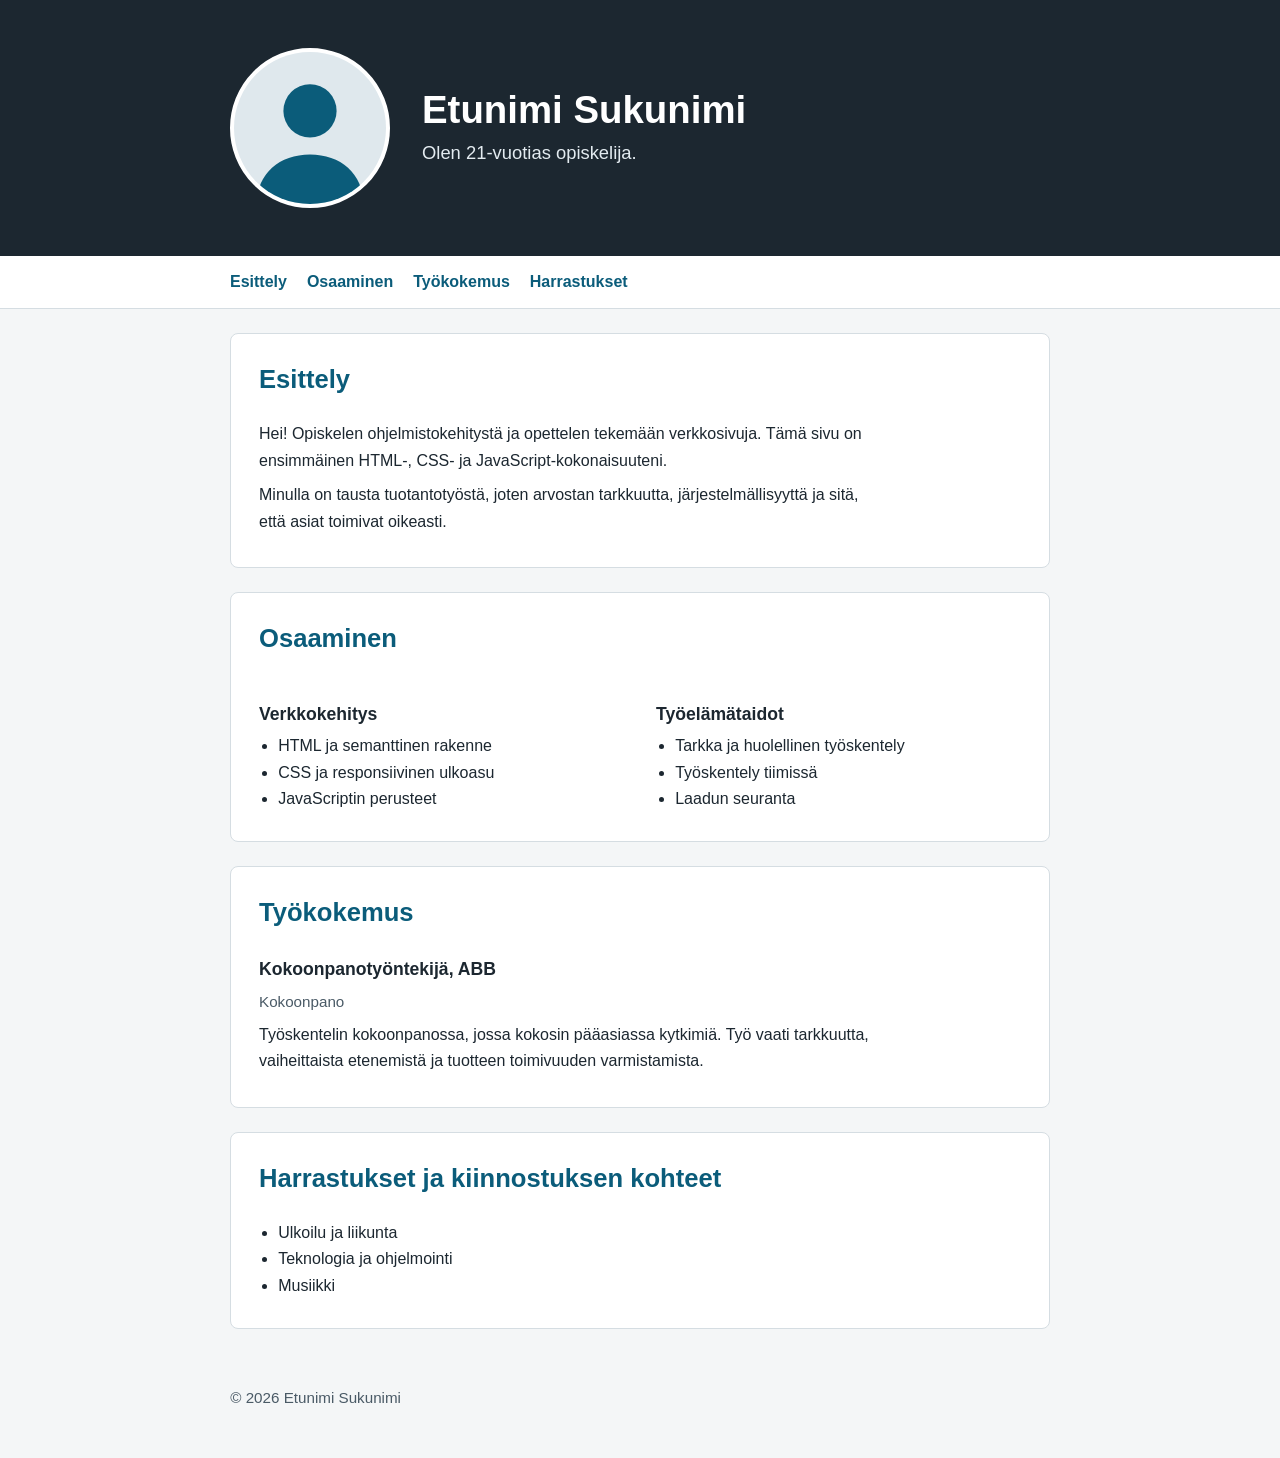
==== index.html @ 9f580d8c "Refactor index.html structure and styles" ====
<!DOCTYPE html>
<html lang="fi">
<head>
  <meta charset="UTF-8">
  <meta name="viewport" content="width=device-width, initial-scale=1">
  <title>Etunimi Sukunimi – Portfolio</title>
  <meta name="description" content="Etunimi Sukunimin henkilökohtainen portfolio: esittely, osaaminen, työkokemus ja harrastukset.">
  <style>
    :root {
      --bg: #f4f6f7;
      --surface: #ffffff;
      --ink: #1c2730;
      --muted: #4a5a66;
      --accent: #0b5c7a;
      --line: #d5dde2;
    }
    * { box-sizing: border-box; }
    body {
      margin: 0;
      font-family: "Segoe UI", Roboto, Helvetica, Arial, sans-serif;
      line-height: 1.65;
      color: var(--ink);
      background: var(--bg);
    }
    a { color: var(--accent); }
    a:focus-visible { outline: 3px solid var(--accent); outline-offset: 2px; }
    .wrap { max-width: 860px; margin: 0 auto; padding: 0 1.25rem; }

    header { background: var(--ink); color: #fff; padding: 3rem 0; }
    header .wrap { display: flex; align-items: center; gap: 2rem; }
    header img { width: 160px; height: 160px; border-radius: 50%; border: 4px solid #fff; flex-shrink: 0; background: #fff; }
    h1 { margin: 0 0 .4rem; font-size: 2.4rem; line-height: 1.15; }
    .lead { margin: 0; font-size: 1.15rem; color: #e3ebf0; }

    nav { background: var(--surface); border-bottom: 1px solid var(--line); }
    nav ul { list-style: none; margin: 0; padding: .8rem 1.25rem; display: flex; flex-wrap: wrap; gap: 1.25rem; max-width: 860px; margin: 0 auto; }
    nav a { text-decoration: none; font-weight: 600; }
    nav a:hover { text-decoration: underline; }

    main { padding: 1rem 0 2rem; }
    section { background: var(--surface); border: 1px solid var(--line); border-radius: 8px; padding: 1.5rem 1.75rem; margin: 1.5rem 0; }
    h2 { margin-top: 0; color: var(--accent); font-size: 1.6rem; }
    h3 { margin: 1.2rem 0 .3rem; font-size: 1.1rem; }
    p { margin: .5rem 0; max-width: 70ch; }
    .meta { color: var(--muted); font-size: .95rem; margin: 0; }

    .skills { display: grid; grid-template-columns: repeat(auto-fit, minmax(230px, 1fr)); gap: 1rem 2rem; }
    ul.plain { margin: .3rem 0; padding-left: 1.2rem; }

    footer { text-align: center; color: var(--muted); padding: 1.5rem 1.25rem 2.5rem; font-size: .95rem; }

    @media (max-width: 640px) {
      header .wrap { flex-direction: column; text-align: center; }
      h1 { font-size: 1.9rem; }
      section { padding: 1.25rem; }
    }
  </style>
</head>
<body>
  <header>
    <div class="wrap">
      <!-- Vaihda src omaan kuvaasi, esim. src="kuva.jpg", ja päivitä alt-teksti -->
      <img
        src="data:image/svg+xml;utf8,%3Csvg xmlns='http://www.w3.org/2000/svg' viewBox='0 0 160 160'%3E%3Crect width='160' height='160' fill='%23dfe8ed'/%3E%3Ccircle cx='80' cy='62' r='28' fill='%230b5c7a'/%3E%3Cpath d='M24 160c0-32 24-52 56-52s56 20 56 52z' fill='%230b5c7a'/%3E%3C/svg%3E"
        alt="Profiilikuva: hahmokuvake sinisellä taustalla">
      <div>
        <h1>Etunimi Sukunimi</h1>
        <p class="lead" id="intro">Olen <span id="age">–</span>-vuotias opiskelija.</p>
      </div>
    </div>
  </header>

  <nav aria-label="Sivun osiot">
    <ul>
      <li><a href="#esittely">Esittely</a></li>
      <li><a href="#osaaminen">Osaaminen</a></li>
      <li><a href="#kokemus">Työkokemus</a></li>
      <li><a href="#harrastukset">Harrastukset</a></li>
    </ul>
  </nav>

  <main class="wrap">
    <section id="esittely">
      <h2>Esittely</h2>
      <p>Hei! Opiskelen ohjelmistokehitystä ja opettelen tekemään verkkosivuja. Tämä sivu on ensimmäinen HTML-, CSS- ja JavaScript-kokonaisuuteni.</p>
      <p>Minulla on tausta tuotantotyöstä, joten arvostan tarkkuutta, järjestelmällisyyttä ja sitä, että asiat toimivat oikeasti.</p>
    </section>

    <section id="osaaminen">
      <h2>Osaaminen</h2>
      <div class="skills">
        <div>
          <h3>Verkkokehitys</h3>
          <ul class="plain">
            <li>HTML ja semanttinen rakenne</li>
            <li>CSS ja responsiivinen ulkoasu</li>
            <li>JavaScriptin perusteet</li>
          </ul>
        </div>
        <div>
          <h3>Työelämätaidot</h3>
          <ul class="plain">
            <li>Tarkka ja huolellinen työskentely</li>
            <li>Työskentely tiimissä</li>
            <li>Laadun seuranta</li>
          </ul>
        </div>
      </div>
    </section>

    <section id="kokemus">
      <h2>Työkokemus</h2>
      <h3>Kokoonpanotyöntekijä, ABB</h3>
      <p class="meta">Kokoonpano</p>
      <p>Työskentelin kokoonpanossa, jossa kokosin pääasiassa kytkimiä. Työ vaati tarkkuutta, vaiheittaista etenemistä ja tuotteen toimivuuden varmistamista.</p>
    </section>

    <section id="harrastukset">
      <h2>Harrastukset ja kiinnostuksen kohteet</h2>
      <ul class="plain">
        <li>Ulkoilu ja liikunta</li>
        <li>Teknologia ja ohjelmointi</li>
        <li>Musiikki</li>
      </ul>
    </section>
  </main>

  <footer>
    <p>&copy; <span id="year">2026</span> Etunimi Sukunimi</p>
  </footer>

  <script>
    const syntymapaiva = new Date(2004, 12, 23);

    function laskeIka(syntynyt) {
      const nyt = new Date();
      let ika = nyt.getFullYear() - syntynyt.getFullYear();
      const eiVielaSyntymapaivaa =
        nyt.getMonth() < syntynyt.getMonth() ||
        (nyt.getMonth() === syntynyt.getMonth() && nyt.getDate() < syntynyt.getDate());
      if (eiVielaSyntymapaivaa) ika--;
      return ika;
    }

    document.getElementById("age").textContent = laskeIka(syntymapaiva);
    document.getElementById("year").textContent = new Date().getFullYear();
  </script>
</body>
</html>
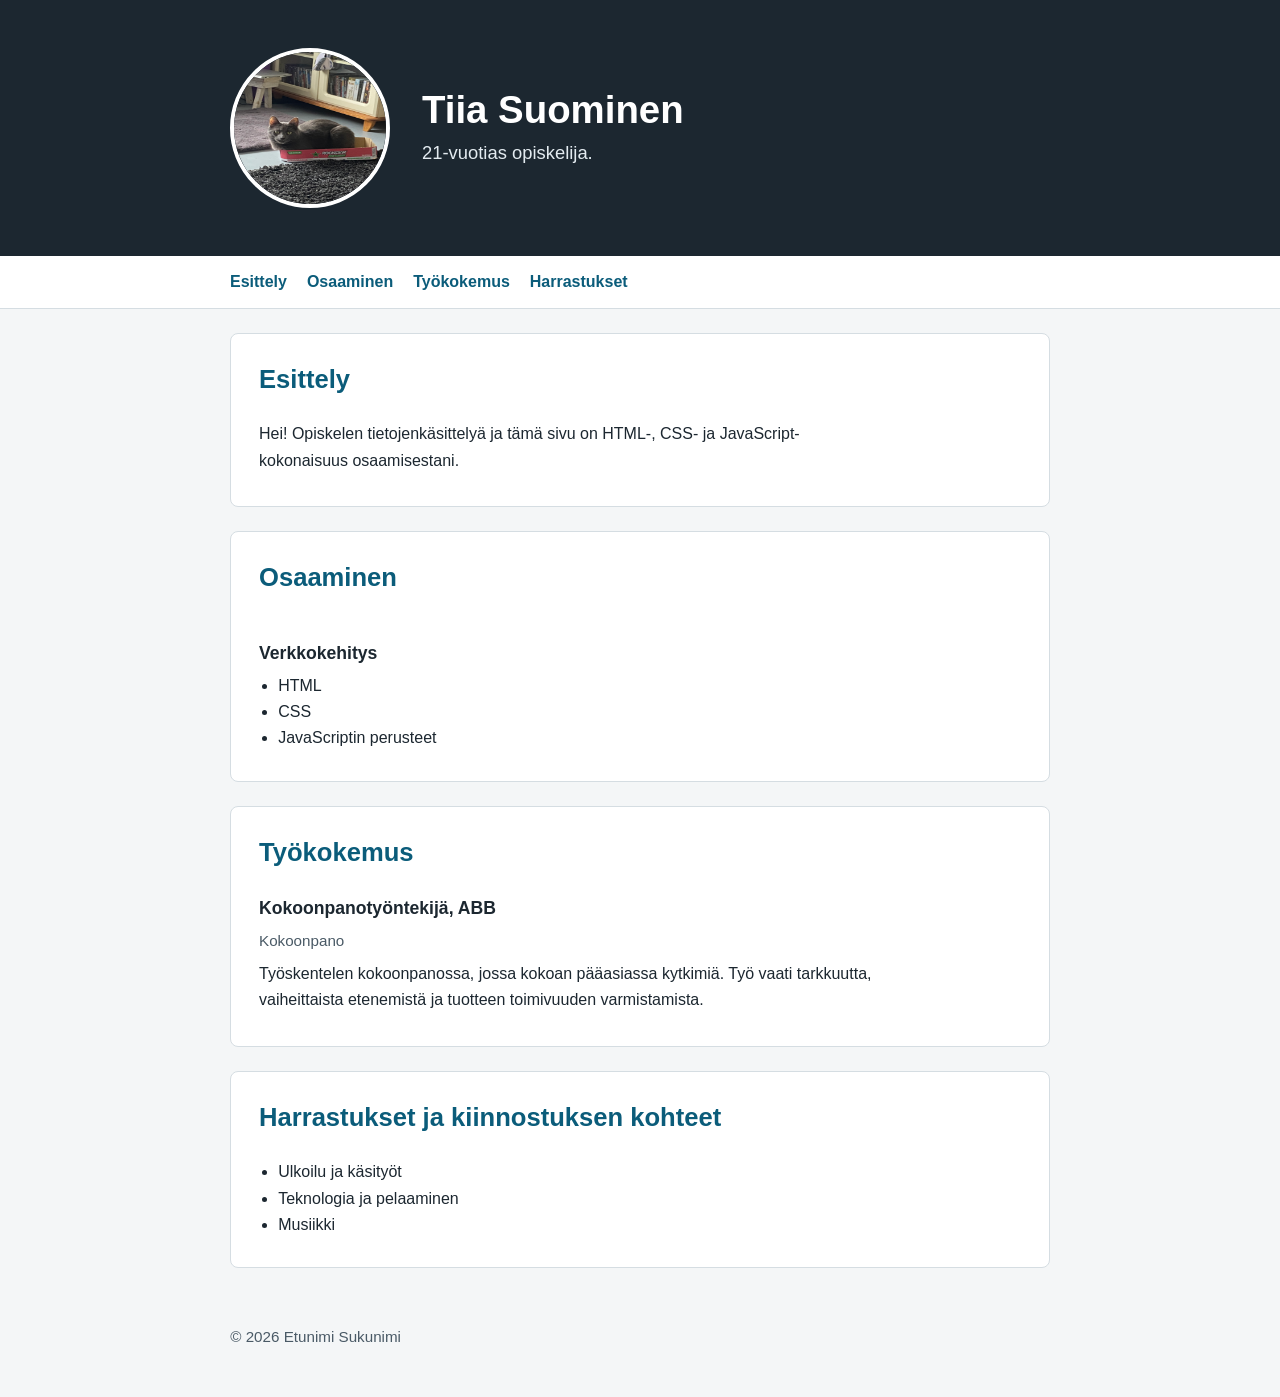
==== commit b890ba00: "Update personal information in index.html" ====
--- a/index.html
+++ b/index.html
@@ -3,7 +3,7 @@
 <head>
   <meta charset="UTF-8">
   <meta name="viewport" content="width=device-width, initial-scale=1">
-  <title>Etunimi Sukunimi – Portfolio</title>
+  <title>Tiia Suominen – Portfolio</title>
   <meta name="description" content="Etunimi Sukunimin henkilökohtainen portfolio: esittely, osaaminen, työkokemus ja harrastukset.">
   <style>
     :root {
@@ -59,13 +59,10 @@
 <body>
   <header>
     <div class="wrap">
-      <!-- Vaihda src omaan kuvaasi, esim. src="kuva.jpg", ja päivitä alt-teksti -->
-      <img
-        src="data:image/svg+xml;utf8,%3Csvg xmlns='http://www.w3.org/2000/svg' viewBox='0 0 160 160'%3E%3Crect width='160' height='160' fill='%23dfe8ed'/%3E%3Ccircle cx='80' cy='62' r='28' fill='%230b5c7a'/%3E%3Cpath d='M24 160c0-32 24-52 56-52s56 20 56 52z' fill='%230b5c7a'/%3E%3C/svg%3E"
-        alt="Profiilikuva: hahmokuvake sinisellä taustalla">
+      <img src="IMG_4287.jpg" alt="Kuvassa kissa">
       <div>
-        <h1>Etunimi Sukunimi</h1>
-        <p class="lead" id="intro">Olen <span id="age">–</span>-vuotias opiskelija.</p>
+        <h1>Tiia Suominen</h1>
+        <p class="lead" id="intro"><span id="age">–</span>-vuotias opiskelija.</p>
       </div>
     </div>
   </header>
@@ -82,8 +79,7 @@
   <main class="wrap">
     <section id="esittely">
       <h2>Esittely</h2>
-      <p>Hei! Opiskelen ohjelmistokehitystä ja opettelen tekemään verkkosivuja. Tämä sivu on ensimmäinen HTML-, CSS- ja JavaScript-kokonaisuuteni.</p>
-      <p>Minulla on tausta tuotantotyöstä, joten arvostan tarkkuutta, järjestelmällisyyttä ja sitä, että asiat toimivat oikeasti.</p>
+      <p>Hei! Opiskelen tietojenkäsittelyä ja tämä sivu on HTML-, CSS- ja JavaScript-kokonaisuus osaamisestani.</p>
     </section>
 
     <section id="osaaminen">
@@ -92,34 +88,25 @@
         <div>
           <h3>Verkkokehitys</h3>
           <ul class="plain">
-            <li>HTML ja semanttinen rakenne</li>
-            <li>CSS ja responsiivinen ulkoasu</li>
+            <li>HTML</li>
+            <li>CSS</li>
             <li>JavaScriptin perusteet</li>
           </ul>
         </div>
-        <div>
-          <h3>Työelämätaidot</h3>
-          <ul class="plain">
-            <li>Tarkka ja huolellinen työskentely</li>
-            <li>Työskentely tiimissä</li>
-            <li>Laadun seuranta</li>
-          </ul>
-        </div>
-      </div>
     </section>
 
     <section id="kokemus">
       <h2>Työkokemus</h2>
       <h3>Kokoonpanotyöntekijä, ABB</h3>
       <p class="meta">Kokoonpano</p>
-      <p>Työskentelin kokoonpanossa, jossa kokosin pääasiassa kytkimiä. Työ vaati tarkkuutta, vaiheittaista etenemistä ja tuotteen toimivuuden varmistamista.</p>
+      <p>Työskentelen kokoonpanossa, jossa kokoan pääasiassa kytkimiä. Työ vaati tarkkuutta, vaiheittaista etenemistä ja tuotteen toimivuuden varmistamista.</p>
     </section>
 
     <section id="harrastukset">
       <h2>Harrastukset ja kiinnostuksen kohteet</h2>
       <ul class="plain">
-        <li>Ulkoilu ja liikunta</li>
-        <li>Teknologia ja ohjelmointi</li>
+        <li>Ulkoilu ja käsityöt</li>
+        <li>Teknologia ja pelaaminen</li>
         <li>Musiikki</li>
       </ul>
     </section>
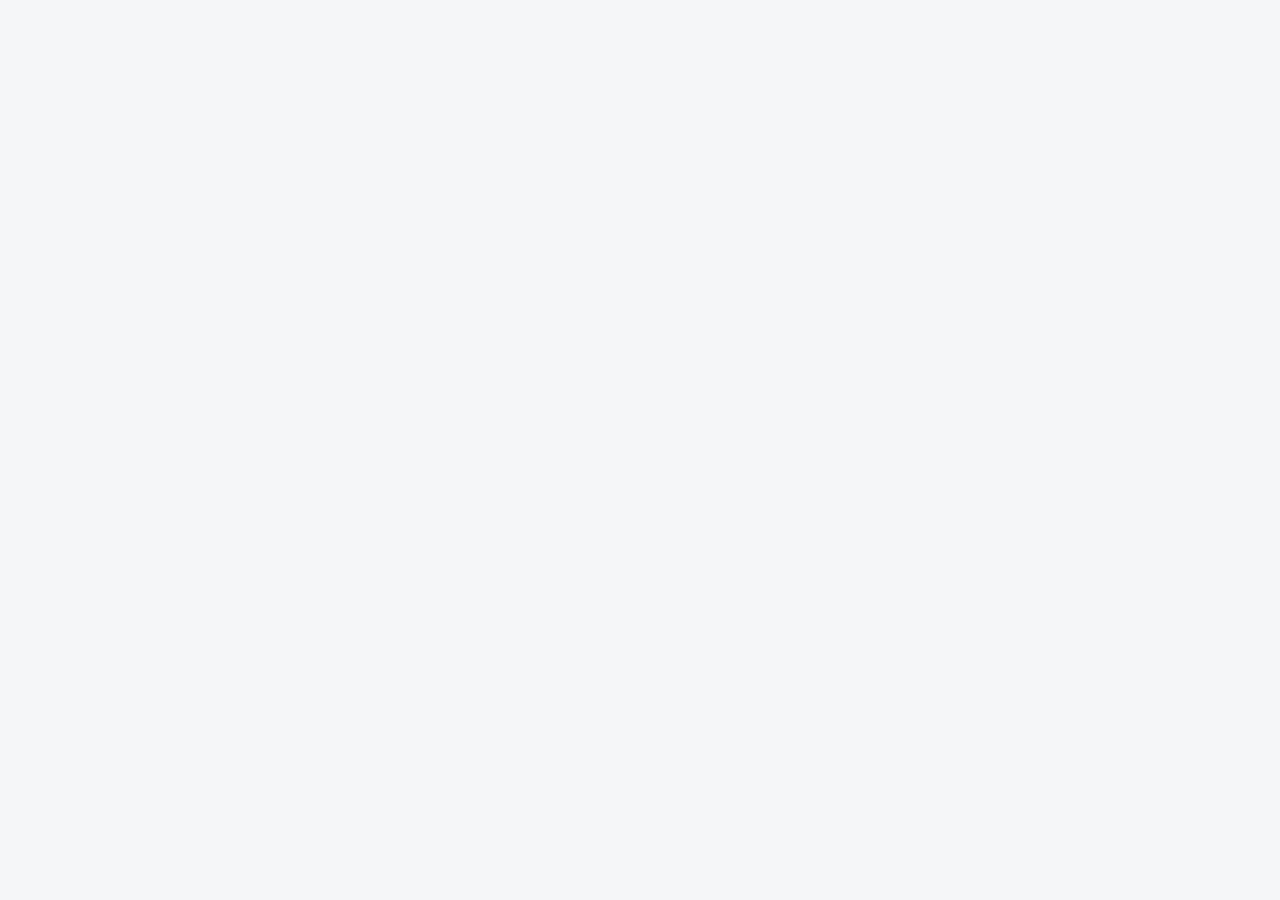
==== commit 51347512: "Fiksailua" ====
--- a/index.html
+++ b/index.html
@@ -4,7 +4,7 @@
   <meta charset="UTF-8">
   <meta name="viewport" content="width=device-width, initial-scale=1">
   <title>Tiia Suominen – Portfolio</title>
-  <meta name="description" content="Etunimi Sukunimin henkilökohtainen portfolio: esittely, osaaminen, työkokemus ja harrastukset.">
+  <meta name="description" content="Tiia Suomisen henkilökohtainen portfolio: esittely, osaaminen, työkokemus ja harrastukset.">
   <style>
     :root {
       --bg: #f4f6f7;
@@ -28,7 +28,7 @@
 
     header { background: var(--ink); color: #fff; padding: 3rem 0; }
     header .wrap { display: flex; align-items: center; gap: 2rem; }
-    header img { width: 160px; height: 160px; border-radius: 50%; border: 4px solid #fff; flex-shrink: 0; background: #fff; }
+    header img { width: 160px; height: 160px; border-radius: 50%; border: 4px solid #fff; flex-shrink: 0; background: #fff; object-fit: cover; }
     h1 { margin: 0 0 .4rem; font-size: 2.4rem; line-height: 1.15; }
     .lead { margin: 0; font-size: 1.15rem; color: #e3ebf0; }
 
@@ -41,96 +41,5 @@
     section { background: var(--surface); border: 1px solid var(--line); border-radius: 8px; padding: 1.5rem 1.75rem; margin: 1.5rem 0; }
     h2 { margin-top: 0; color: var(--accent); font-size: 1.6rem; }
     h3 { margin: 1.2rem 0 .3rem; font-size: 1.1rem; }
-    p { margin: .5rem 0; max-width: 70ch; }
-    .meta { color: var(--muted); font-size: .95rem; margin: 0; }
-
-    .skills { display: grid; grid-template-columns: repeat(auto-fit, minmax(230px, 1fr)); gap: 1rem 2rem; }
-    ul.plain { margin: .3rem 0; padding-left: 1.2rem; }
-
-    footer { text-align: center; color: var(--muted); padding: 1.5rem 1.25rem 2.5rem; font-size: .95rem; }
-
-    @media (max-width: 640px) {
-      header .wrap { flex-direction: column; text-align: center; }
-      h1 { font-size: 1.9rem; }
-      section { padding: 1.25rem; }
-    }
-  </style>
-</head>
-<body>
-  <header>
-    <div class="wrap">
-      <img src="IMG_4287.jpg" alt="Kuvassa kissa">
-      <div>
-        <h1>Tiia Suominen</h1>
-        <p class="lead" id="intro"><span id="age">–</span>-vuotias opiskelija.</p>
-      </div>
-    </div>
-  </header>
-
-  <nav aria-label="Sivun osiot">
-    <ul>
-      <li><a href="#esittely">Esittely</a></li>
-      <li><a href="#osaaminen">Osaaminen</a></li>
-      <li><a href="#kokemus">Työkokemus</a></li>
-      <li><a href="#harrastukset">Harrastukset</a></li>
-    </ul>
-  </nav>
-
-  <main class="wrap">
-    <section id="esittely">
-      <h2>Esittely</h2>
-      <p>Hei! Opiskelen tietojenkäsittelyä ja tämä sivu on HTML-, CSS- ja JavaScript-kokonaisuus osaamisestani.</p>
-    </section>
-
-    <section id="osaaminen">
-      <h2>Osaaminen</h2>
-      <div class="skills">
-        <div>
-          <h3>Verkkokehitys</h3>
-          <ul class="plain">
-            <li>HTML</li>
-            <li>CSS</li>
-            <li>JavaScriptin perusteet</li>
-          </ul>
-        </div>
-    </section>
-
-    <section id="kokemus">
-      <h2>Työkokemus</h2>
-      <h3>Kokoonpanotyöntekijä, ABB</h3>
-      <p class="meta">Kokoonpano</p>
-      <p>Työskentelen kokoonpanossa, jossa kokoan pääasiassa kytkimiä. Työ vaati tarkkuutta, vaiheittaista etenemistä ja tuotteen toimivuuden varmistamista.</p>
-    </section>
-
-    <section id="harrastukset">
-      <h2>Harrastukset ja kiinnostuksen kohteet</h2>
-      <ul class="plain">
-        <li>Ulkoilu ja käsityöt</li>
-        <li>Teknologia ja pelaaminen</li>
-        <li>Musiikki</li>
-      </ul>
-    </section>
-  </main>
-
-  <footer>
-    <p>&copy; <span id="year">2026</span> Etunimi Sukunimi</p>
-  </footer>
-
-  <script>
-    const syntymapaiva = new Date(2004, 12, 23);
-
-    function laskeIka(syntynyt) {
-      const nyt = new Date();
-      let ika = nyt.getFullYear() - syntynyt.getFullYear();
-      const eiVielaSyntymapaivaa =
-        nyt.getMonth() < syntynyt.getMonth() ||
-        (nyt.getMonth() === syntynyt.getMonth() && nyt.getDate() < syntynyt.getDate());
-      if (eiVielaSyntymapaivaa) ika--;
-      return ika;
-    }
-
-    document.getElementById("age").textContent = laskeIka(syntymapaiva);
-    document.getElementById("year").textContent = new Date().getFullYear();
-  </script>
-</body>
-</html>
+    section h2 + h3 { margin-top: 0; }
+    p { margin: .5rem 0;
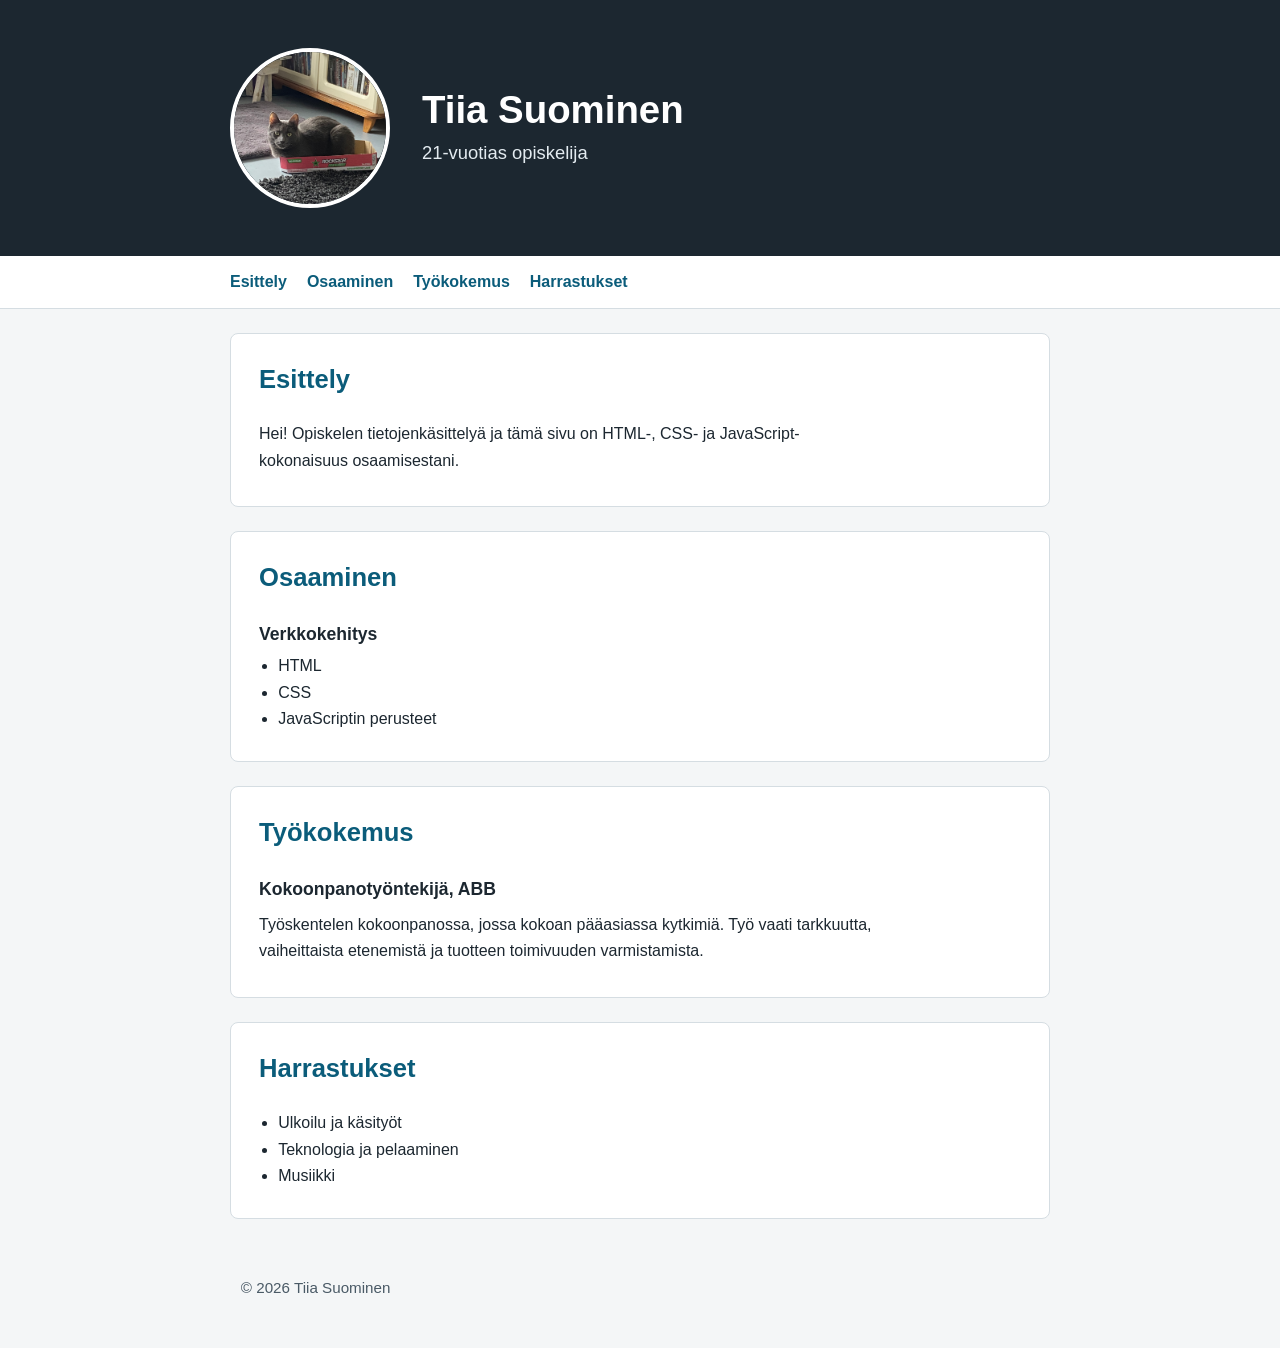
==== commit 525bad65: "Enhance styling and structure in index.html" ====
--- a/index.html
+++ b/index.html
@@ -42,4 +42,98 @@
     h2 { margin-top: 0; color: var(--accent); font-size: 1.6rem; }
     h3 { margin: 1.2rem 0 .3rem; font-size: 1.1rem; }
     section h2 + h3 { margin-top: 0; }
-    p { margin: .5rem 0;
+    p { margin: .5rem 0; max-width: 70ch; }
+    .meta { color: var(--muted); font-size: .95rem; margin: 0; }
+
+    .skills { display: grid; grid-template-columns: repeat(auto-fit, minmax(230px, 1fr)); gap: 1rem 2rem; }
+    .skills h3 { margin-top: 0; }
+    ul.plain { margin: .3rem 0; padding-left: 1.2rem; }
+
+    footer { text-align: center; color: var(--muted); padding: 1.5rem 1.25rem 2.5rem; font-size: .95rem; }
+
+    @media (max-width: 640px) {
+      header .wrap { flex-direction: column; text-align: center; }
+      h1 { font-size: 1.9rem; }
+      section { padding: 1.25rem; }
+    }
+  </style>
+</head>
+<body>
+  <header>
+    <div class="wrap">
+      <img src="IMG_4287.jpg" alt="Kuvassa kissa">
+      <div>
+        <h1>Tiia Suominen</h1>
+        <p class="lead" id="intro"><span id="age">–</span>-vuotias opiskelija</p>
+      </div>
+    </div>
+  </header>
+
+  <nav aria-label="Sivun osiot">
+    <ul>
+      <li><a href="#esittely">Esittely</a></li>
+      <li><a href="#osaaminen">Osaaminen</a></li>
+      <li><a href="#kokemus">Työkokemus</a></li>
+      <li><a href="#harrastukset">Harrastukset</a></li>
+    </ul>
+  </nav>
+
+  <main class="wrap">
+    <section id="esittely">
+      <h2>Esittely</h2>
+      <p>Hei! Opiskelen tietojenkäsittelyä ja tämä sivu on HTML-, CSS- ja JavaScript-kokonaisuus osaamisestani.</p>
+    </section>
+
+    <section id="osaaminen">
+      <h2>Osaaminen</h2>
+      <div class="skills">
+        <div>
+          <h3>Verkkokehitys</h3>
+          <ul class="plain">
+            <li>HTML</li>
+            <li>CSS</li>
+            <li>JavaScriptin perusteet</li>
+          </ul>
+        </div>
+      </div>
+    </section>
+
+    <section id="kokemus">
+      <h2>Työkokemus</h2>
+      <h3>Kokoonpanotyöntekijä, ABB</h3>
+      <p>Työskentelen kokoonpanossa, jossa kokoan pääasiassa kytkimiä. Työ vaati tarkkuutta, vaiheittaista etenemistä ja tuotteen toimivuuden varmistamista.</p>
+    </section>
+
+    <section id="harrastukset">
+      <h2>Harrastukset</h2>
+      <ul class="plain">
+        <li>Ulkoilu ja käsityöt</li>
+        <li>Teknologia ja pelaaminen</li>
+        <li>Musiikki</li>
+      </ul>
+    </section>
+  </main>
+
+  <footer>
+    <p>&copy; <span id="year">2026</span> Tiia Suominen</p>
+  </footer>
+
+  <script>
+    // Kuukausi on 0–11 (tammikuu = 0, joulukuu = 11)
+    const syntymapaiva = new Date(2004, 11, 23);
+
+    function laskeIka(syntynyt) {
+      const nyt = new Date();
+      let ika = nyt.getFullYear() - syntynyt.getFullYear();
+      const eiVielaSyntymapaivaa =
+        nyt.getMonth() < syntynyt.getMonth() ||
+        (nyt.getMonth() === syntynyt.getMonth() && nyt.getDate() < syntynyt.getDate());
+      if (eiVielaSyntymapaivaa) ika--;
+      return ika;
+    }
+
+    document.getElementById("age").textContent = laskeIka(syntymapaiva);
+    document.getElementById("year").textContent = new Date().getFullYear();
+  </script>
+</body>
+</html>
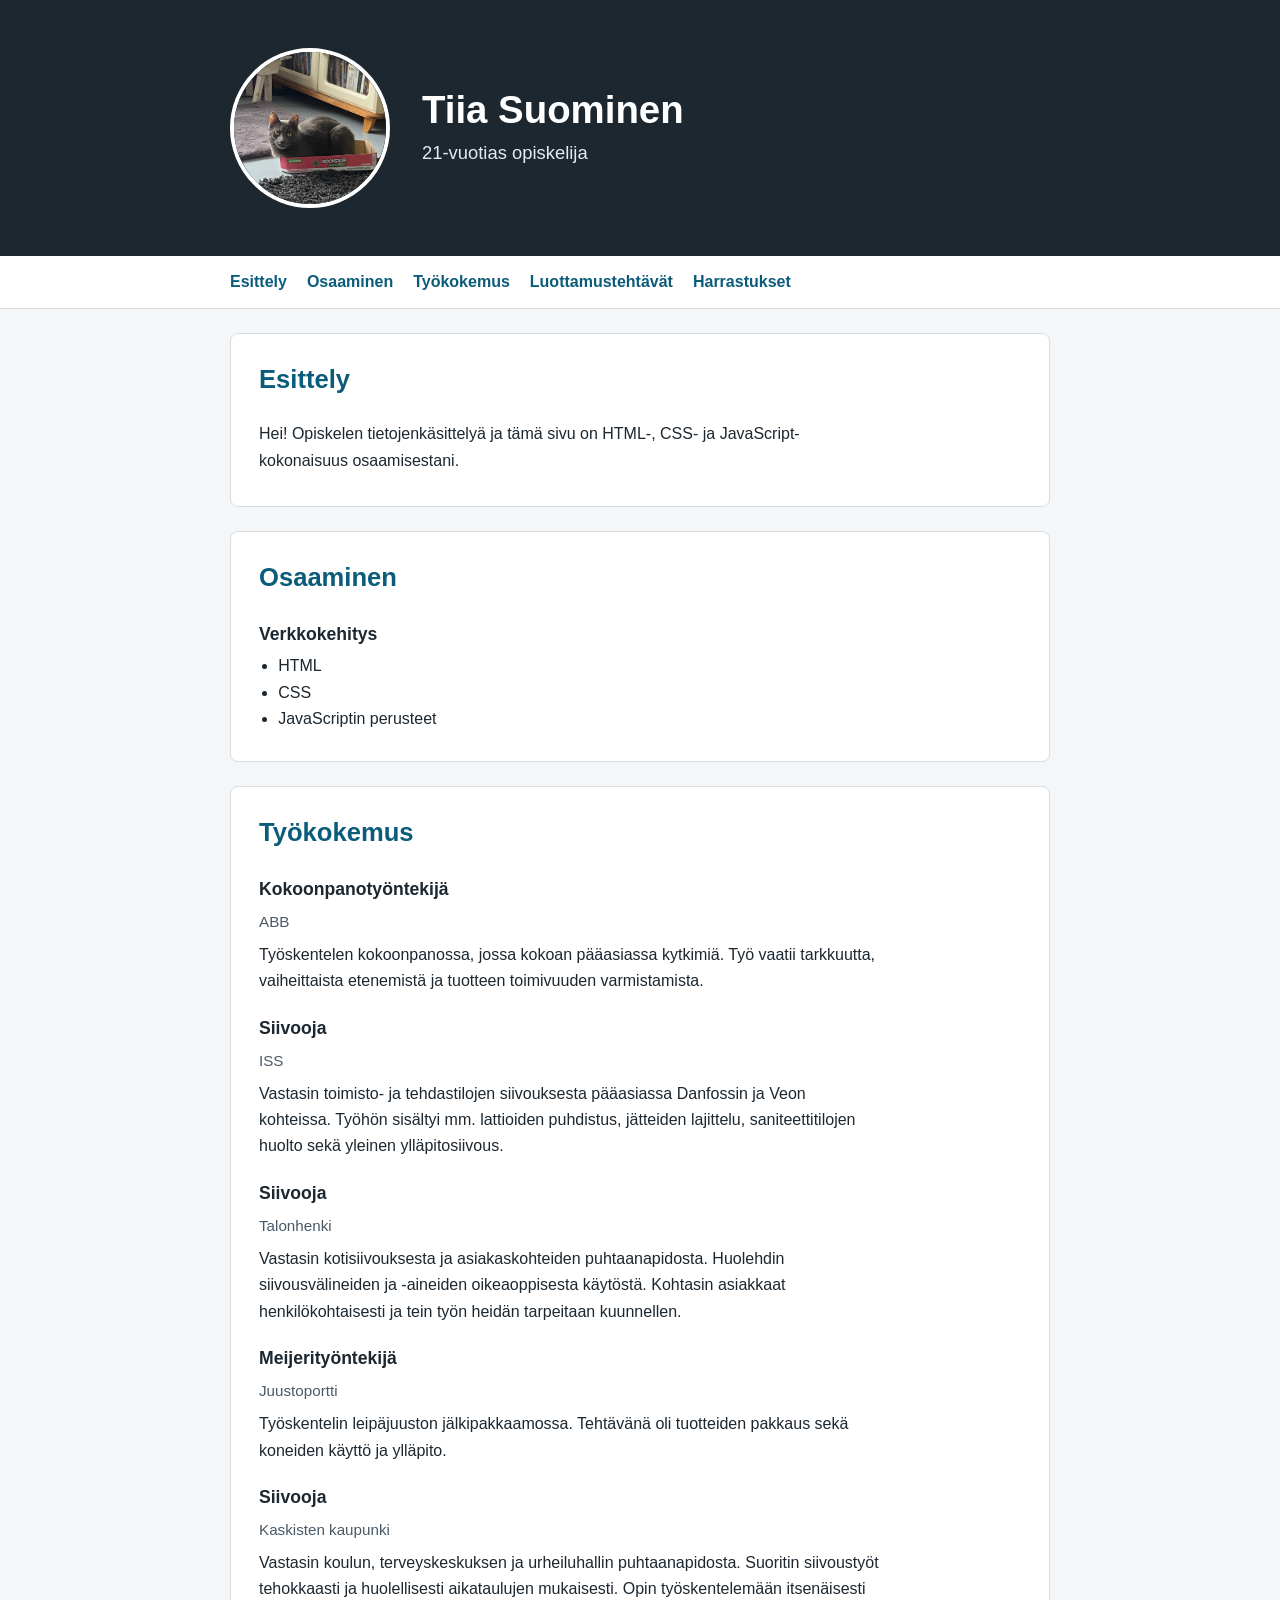
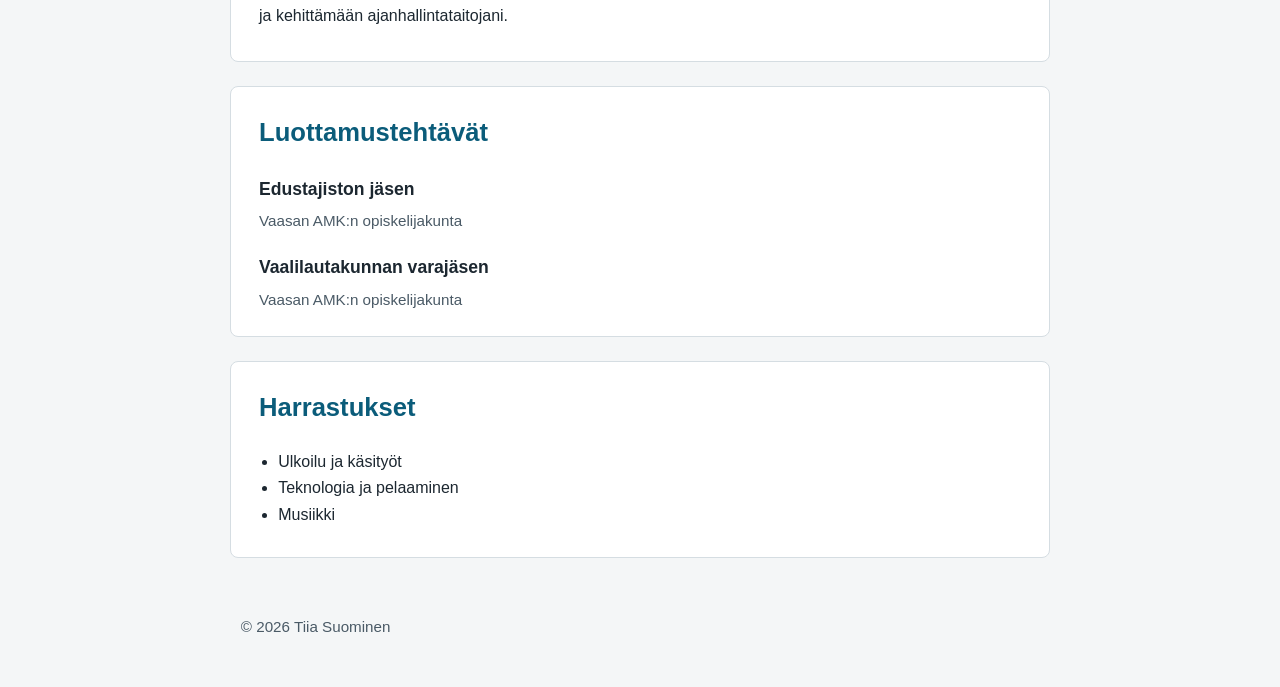
==== commit f9123add: "Add 'Luottamustehtävät' section to index.html" ====
--- a/index.html
+++ b/index.html
@@ -5,58 +5,7 @@
   <meta name="viewport" content="width=device-width, initial-scale=1">
   <title>Tiia Suominen – Portfolio</title>
   <meta name="description" content="Tiia Suomisen henkilökohtainen portfolio: esittely, osaaminen, työkokemus ja harrastukset.">
-  <style>
-    :root {
-      --bg: #f4f6f7;
-      --surface: #ffffff;
-      --ink: #1c2730;
-      --muted: #4a5a66;
-      --accent: #0b5c7a;
-      --line: #d5dde2;
-    }
-    * { box-sizing: border-box; }
-    body {
-      margin: 0;
-      font-family: "Segoe UI", Roboto, Helvetica, Arial, sans-serif;
-      line-height: 1.65;
-      color: var(--ink);
-      background: var(--bg);
-    }
-    a { color: var(--accent); }
-    a:focus-visible { outline: 3px solid var(--accent); outline-offset: 2px; }
-    .wrap { max-width: 860px; margin: 0 auto; padding: 0 1.25rem; }
-
-    header { background: var(--ink); color: #fff; padding: 3rem 0; }
-    header .wrap { display: flex; align-items: center; gap: 2rem; }
-    header img { width: 160px; height: 160px; border-radius: 50%; border: 4px solid #fff; flex-shrink: 0; background: #fff; object-fit: cover; }
-    h1 { margin: 0 0 .4rem; font-size: 2.4rem; line-height: 1.15; }
-    .lead { margin: 0; font-size: 1.15rem; color: #e3ebf0; }
-
-    nav { background: var(--surface); border-bottom: 1px solid var(--line); }
-    nav ul { list-style: none; margin: 0; padding: .8rem 1.25rem; display: flex; flex-wrap: wrap; gap: 1.25rem; max-width: 860px; margin: 0 auto; }
-    nav a { text-decoration: none; font-weight: 600; }
-    nav a:hover { text-decoration: underline; }
-
-    main { padding: 1rem 0 2rem; }
-    section { background: var(--surface); border: 1px solid var(--line); border-radius: 8px; padding: 1.5rem 1.75rem; margin: 1.5rem 0; }
-    h2 { margin-top: 0; color: var(--accent); font-size: 1.6rem; }
-    h3 { margin: 1.2rem 0 .3rem; font-size: 1.1rem; }
-    section h2 + h3 { margin-top: 0; }
-    p { margin: .5rem 0; max-width: 70ch; }
-    .meta { color: var(--muted); font-size: .95rem; margin: 0; }
-
-    .skills { display: grid; grid-template-columns: repeat(auto-fit, minmax(230px, 1fr)); gap: 1rem 2rem; }
-    .skills h3 { margin-top: 0; }
-    ul.plain { margin: .3rem 0; padding-left: 1.2rem; }
-
-    footer { text-align: center; color: var(--muted); padding: 1.5rem 1.25rem 2.5rem; font-size: .95rem; }
-
-    @media (max-width: 640px) {
-      header .wrap { flex-direction: column; text-align: center; }
-      h1 { font-size: 1.9rem; }
-      section { padding: 1.25rem; }
-    }
-  </style>
+  <link rel="stylesheet" href="css/style.css">
 </head>
 <body>
   <header>
@@ -74,6 +23,7 @@
       <li><a href="#esittely">Esittely</a></li>
       <li><a href="#osaaminen">Osaaminen</a></li>
       <li><a href="#kokemus">Työkokemus</a></li>
+      <li><a href="#luottamustehtavat">Luottamustehtävät</a></li>
       <li><a href="#harrastukset">Harrastukset</a></li>
     </ul>
   </nav>
@@ -100,8 +50,36 @@
 
     <section id="kokemus">
       <h2>Työkokemus</h2>
-      <h3>Kokoonpanotyöntekijä, ABB</h3>
-      <p>Työskentelen kokoonpanossa, jossa kokoan pääasiassa kytkimiä. Työ vaati tarkkuutta, vaiheittaista etenemistä ja tuotteen toimivuuden varmistamista.</p>
+
+      <h3>Kokoonpanotyöntekijä</h3>
+      <p class="meta">ABB</p>
+      <p>Työskentelen kokoonpanossa, jossa kokoan pääasiassa kytkimiä. Työ vaatii tarkkuutta, vaiheittaista etenemistä ja tuotteen toimivuuden varmistamista.</p>
+
+      <h3>Siivooja</h3>
+      <p class="meta">ISS</p>
+      <p>Vastasin toimisto- ja tehdastilojen siivouksesta pääasiassa Danfossin ja Veon kohteissa. Työhön sisältyi mm. lattioiden puhdistus, jätteiden lajittelu, saniteettitilojen huolto sekä yleinen ylläpitosiivous.</p>
+
+      <h3>Siivooja</h3>
+      <p class="meta">Talonhenki</p>
+      <p>Vastasin kotisiivouksesta ja asiakaskohteiden puhtaanapidosta. Huolehdin siivousvälineiden ja -aineiden oikeaoppisesta käytöstä. Kohtasin asiakkaat henkilökohtaisesti ja tein työn heidän tarpeitaan kuunnellen.</p>
+
+      <h3>Meijerityöntekijä</h3>
+      <p class="meta">Juustoportti</p>
+      <p>Työskentelin leipäjuuston jälkipakkaamossa. Tehtävänä oli tuotteiden pakkaus sekä koneiden käyttö ja ylläpito.</p>
+
+      <h3>Siivooja</h3>
+      <p class="meta">Kaskisten kaupunki</p>
+      <p>Vastasin koulun, terveyskeskuksen ja urheiluhallin puhtaanapidosta. Suoritin siivoustyöt tehokkaasti ja huolellisesti aikataulujen mukaisesti. Opin työskentelemään itsenäisesti ja kehittämään ajanhallintataitojani.</p>
+    </section>
+
+    <section id="luottamustehtavat">
+      <h2>Luottamustehtävät</h2>
+
+      <h3>Edustajiston jäsen</h3>
+      <p class="meta">Vaasan AMK:n opiskelijakunta</p>
+
+      <h3>Vaalilautakunnan varajäsen</h3>
+      <p class="meta">Vaasan AMK:n opiskelijakunta</p>
     </section>
 
     <section id="harrastukset">
@@ -118,22 +96,6 @@
     <p>&copy; <span id="year">2026</span> Tiia Suominen</p>
   </footer>
 
-  <script>
-    // Kuukausi on 0–11 (tammikuu = 0, joulukuu = 11)
-    const syntymapaiva = new Date(2004, 11, 23);
-
-    function laskeIka(syntynyt) {
-      const nyt = new Date();
-      let ika = nyt.getFullYear() - syntynyt.getFullYear();
-      const eiVielaSyntymapaivaa =
-        nyt.getMonth() < syntynyt.getMonth() ||
-        (nyt.getMonth() === syntynyt.getMonth() && nyt.getDate() < syntynyt.getDate());
-      if (eiVielaSyntymapaivaa) ika--;
-      return ika;
-    }
-
-    document.getElementById("age").textContent = laskeIka(syntymapaiva);
-    document.getElementById("year").textContent = new Date().getFullYear();
-  </script>
+  <script src="js/script.js"></script>
 </body>
 </html>
--- a/css/style.css
+++ b/css/style.css
@@ -0,0 +1,50 @@
+:root {
+  --bg: #f4f6f7;
+  --surface: #ffffff;
+  --ink: #1c2730;
+  --muted: #4a5a66;
+  --accent: #0b5c7a;
+  --line: #d5dde2;
+}
+* { box-sizing: border-box; }
+body {
+  margin: 0;
+  font-family: "Segoe UI", Roboto, Helvetica, Arial, sans-serif;
+  line-height: 1.65;
+  color: var(--ink);
+  background: var(--bg);
+}
+a { color: var(--accent); }
+a:focus-visible { outline: 3px solid var(--accent); outline-offset: 2px; }
+.wrap { max-width: 860px; margin: 0 auto; padding: 0 1.25rem; }
+
+header { background: var(--ink); color: #fff; padding: 3rem 0; }
+header .wrap { display: flex; align-items: center; gap: 2rem; }
+header img { width: 160px; height: 160px; border-radius: 50%; border: 4px solid #fff; flex-shrink: 0; background: #fff; object-fit: cover; }
+h1 { margin: 0 0 .4rem; font-size: 2.4rem; line-height: 1.15; }
+.lead { margin: 0; font-size: 1.15rem; color: #e3ebf0; }
+
+nav { background: var(--surface); border-bottom: 1px solid var(--line); }
+nav ul { list-style: none; margin: 0; padding: .8rem 1.25rem; display: flex; flex-wrap: wrap; gap: 1.25rem; max-width: 860px; margin: 0 auto; }
+nav a { text-decoration: none; font-weight: 600; }
+nav a:hover { text-decoration: underline; }
+
+main { padding: 1rem 0 2rem; }
+section { background: var(--surface); border: 1px solid var(--line); border-radius: 8px; padding: 1.5rem 1.75rem; margin: 1.5rem 0; }
+h2 { margin-top: 0; color: var(--accent); font-size: 1.6rem; }
+h3 { margin: 1.2rem 0 .3rem; font-size: 1.1rem; }
+section h2 + h3 { margin-top: 0; }
+p { margin: .5rem 0; max-width: 70ch; }
+.meta { color: var(--muted); font-size: .95rem; margin: 0; }
+
+.skills { display: grid; grid-template-columns: repeat(auto-fit, minmax(230px, 1fr)); gap: 1rem 2rem; }
+.skills h3 { margin-top: 0; }
+ul.plain { margin: .3rem 0; padding-left: 1.2rem; }
+
+footer { text-align: center; color: var(--muted); padding: 1.5rem 1.25rem 2.5rem; font-size: .95rem; }
+
+@media (max-width: 640px) {
+  header .wrap { flex-direction: column; text-align: center; }
+  h1 { font-size: 1.9rem; }
+  section { padding: 1.25rem; }
+}
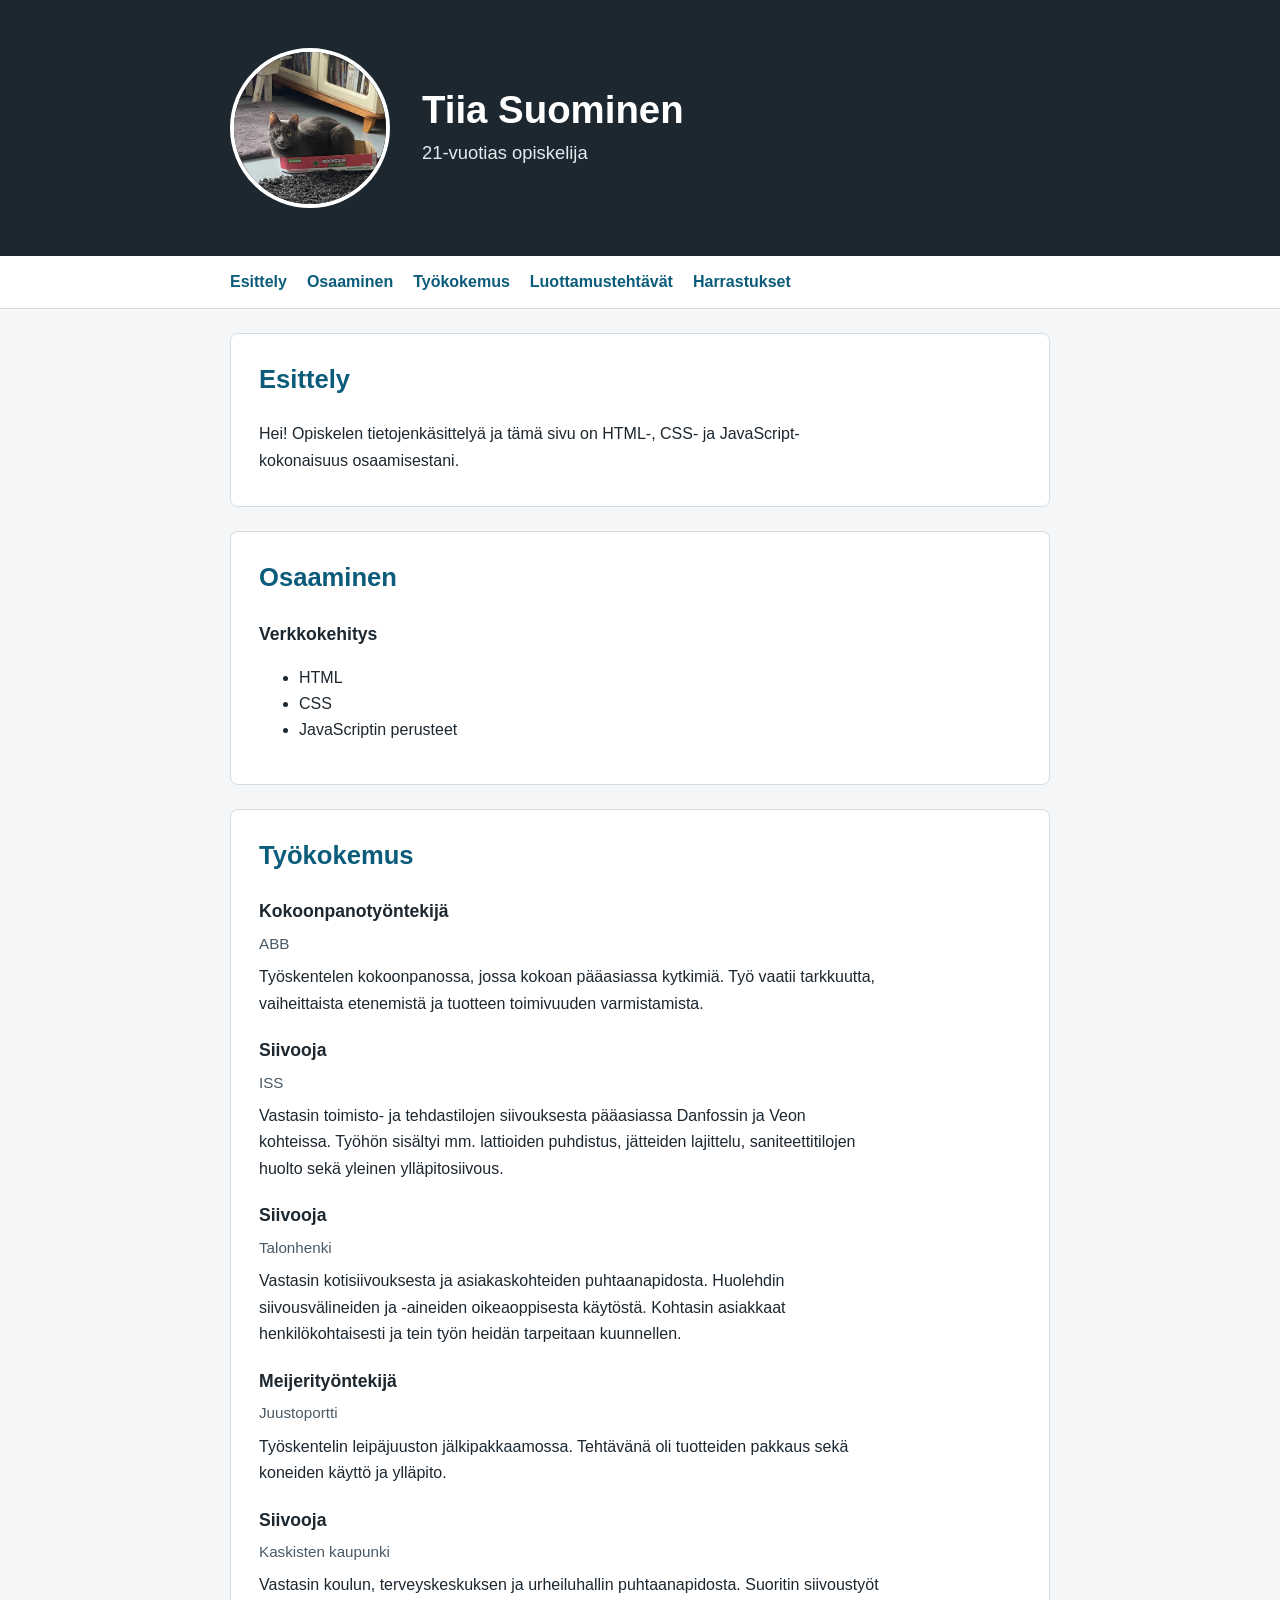
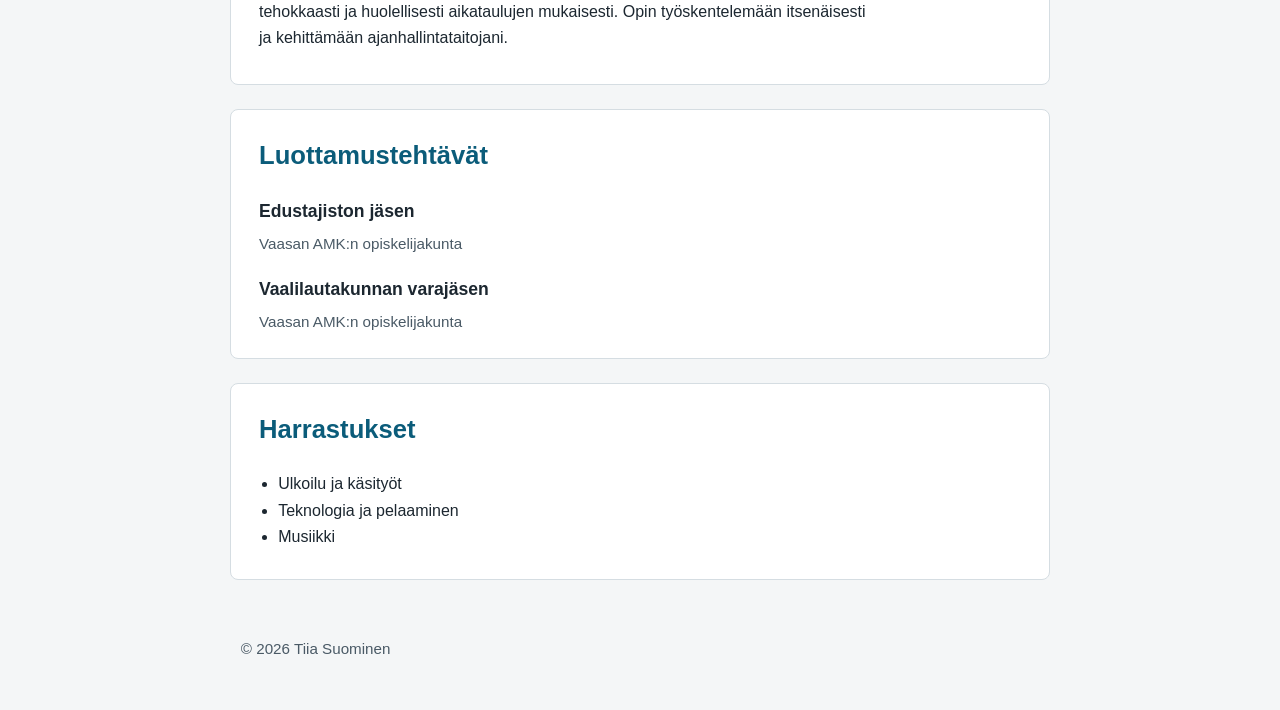
==== commit 0e420feb: "Refactor job experience" ====
--- a/index.html
+++ b/index.html
@@ -39,7 +39,7 @@
       <div class="skills">
         <div>
           <h3>Verkkokehitys</h3>
-          <ul class="plain">
+          <ul class="chips">
             <li>HTML</li>
             <li>CSS</li>
             <li>JavaScriptin perusteet</li>
@@ -50,36 +50,47 @@
 
     <section id="kokemus">
       <h2>Työkokemus</h2>
-
-      <h3>Kokoonpanotyöntekijä</h3>
-      <p class="meta">ABB</p>
-      <p>Työskentelen kokoonpanossa, jossa kokoan pääasiassa kytkimiä. Työ vaatii tarkkuutta, vaiheittaista etenemistä ja tuotteen toimivuuden varmistamista.</p>
-
-      <h3>Siivooja</h3>
-      <p class="meta">ISS</p>
-      <p>Vastasin toimisto- ja tehdastilojen siivouksesta pääasiassa Danfossin ja Veon kohteissa. Työhön sisältyi mm. lattioiden puhdistus, jätteiden lajittelu, saniteettitilojen huolto sekä yleinen ylläpitosiivous.</p>
-
-      <h3>Siivooja</h3>
-      <p class="meta">Talonhenki</p>
-      <p>Vastasin kotisiivouksesta ja asiakaskohteiden puhtaanapidosta. Huolehdin siivousvälineiden ja -aineiden oikeaoppisesta käytöstä. Kohtasin asiakkaat henkilökohtaisesti ja tein työn heidän tarpeitaan kuunnellen.</p>
-
-      <h3>Meijerityöntekijä</h3>
-      <p class="meta">Juustoportti</p>
-      <p>Työskentelin leipäjuuston jälkipakkaamossa. Tehtävänä oli tuotteiden pakkaus sekä koneiden käyttö ja ylläpito.</p>
-
-      <h3>Siivooja</h3>
-      <p class="meta">Kaskisten kaupunki</p>
-      <p>Vastasin koulun, terveyskeskuksen ja urheiluhallin puhtaanapidosta. Suoritin siivoustyöt tehokkaasti ja huolellisesti aikataulujen mukaisesti. Opin työskentelemään itsenäisesti ja kehittämään ajanhallintataitojani.</p>
+      <div class="timeline">
+        <article class="job">
+          <h3>Kokoonpanotyöntekijä</h3>
+          <p class="meta">ABB</p>
+          <p>Työskentelen kokoonpanossa, jossa kokoan pääasiassa kytkimiä. Työ vaatii tarkkuutta, vaiheittaista etenemistä ja tuotteen toimivuuden varmistamista.</p>
+        </article>
+        <article class="job">
+          <h3>Siivooja</h3>
+          <p class="meta">ISS</p>
+          <p>Vastasin toimisto- ja tehdastilojen siivouksesta pääasiassa Danfossin ja Veon kohteissa. Työhön sisältyi mm. lattioiden puhdistus, jätteiden lajittelu, saniteettitilojen huolto sekä yleinen ylläpitosiivous.</p>
+        </article>
+        <article class="job">
+          <h3>Siivooja</h3>
+          <p class="meta">Talonhenki</p>
+          <p>Vastasin kotisiivouksesta ja asiakaskohteiden puhtaanapidosta. Huolehdin siivousvälineiden ja -aineiden oikeaoppisesta käytöstä. Kohtasin asiakkaat henkilökohtaisesti ja tein työn heidän tarpeitaan kuunnellen.</p>
+        </article>
+        <article class="job">
+          <h3>Meijerityöntekijä</h3>
+          <p class="meta">Juustoportti</p>
+          <p>Työskentelin leipäjuuston jälkipakkaamossa. Tehtävänä oli tuotteiden pakkaus sekä koneiden käyttö ja ylläpito.</p>
+        </article>
+        <article class="job">
+          <h3>Siivooja</h3>
+          <p class="meta">Kaskisten kaupunki</p>
+          <p>Vastasin koulun, terveyskeskuksen ja urheiluhallin puhtaanapidosta. Suoritin siivoustyöt tehokkaasti ja huolellisesti aikataulujen mukaisesti. Opin työskentelemään itsenäisesti ja kehittämään ajanhallintataitojani.</p>
+        </article>
+      </div>
     </section>
 
     <section id="luottamustehtavat">
       <h2>Luottamustehtävät</h2>
-
-      <h3>Edustajiston jäsen</h3>
-      <p class="meta">Vaasan AMK:n opiskelijakunta</p>
-
-      <h3>Vaalilautakunnan varajäsen</h3>
-      <p class="meta">Vaasan AMK:n opiskelijakunta</p>
+      <div class="timeline">
+        <article class="job">
+          <h3>Edustajiston jäsen</h3>
+          <p class="meta">Vaasan AMK:n opiskelijakunta</p>
+        </article>
+        <article class="job">
+          <h3>Vaalilautakunnan varajäsen</h3>
+          <p class="meta">Vaasan AMK:n opiskelijakunta</p>
+        </article>
+      </div>
     </section>
 
     <section id="harrastukset">
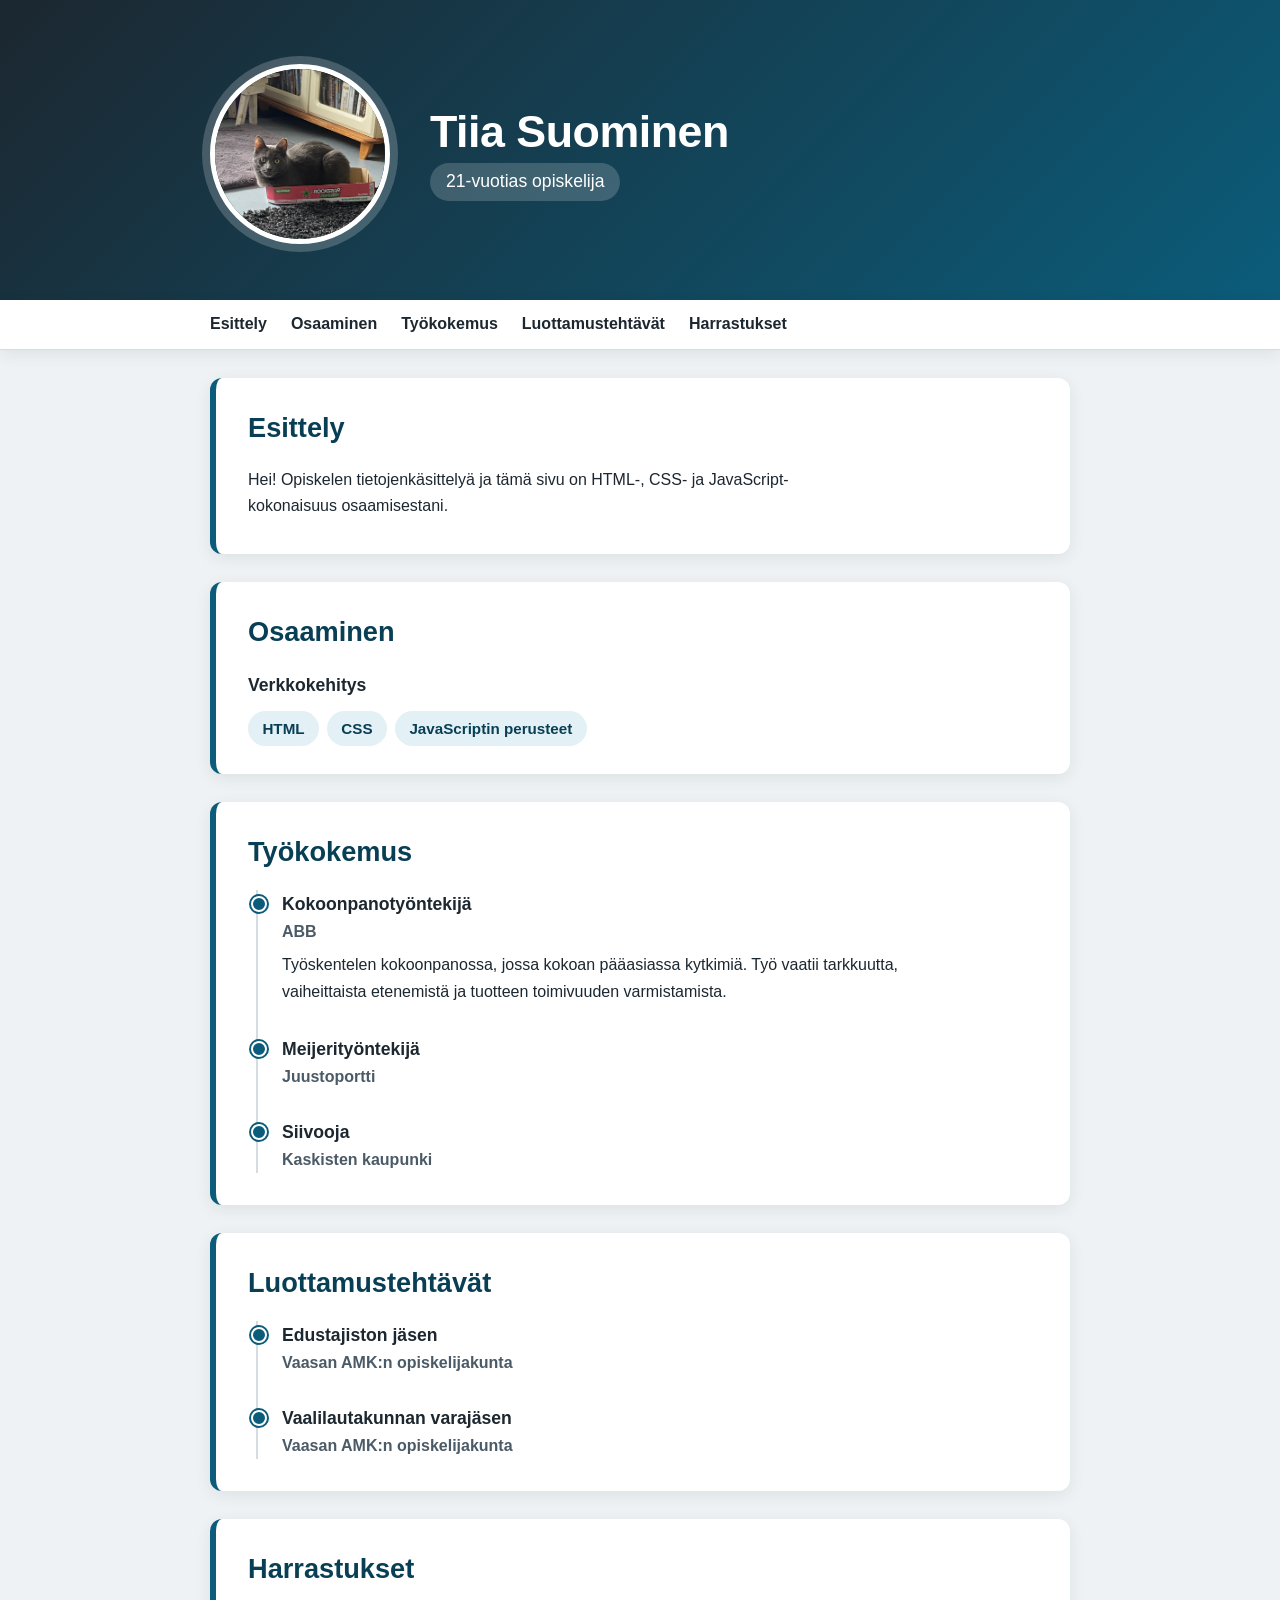
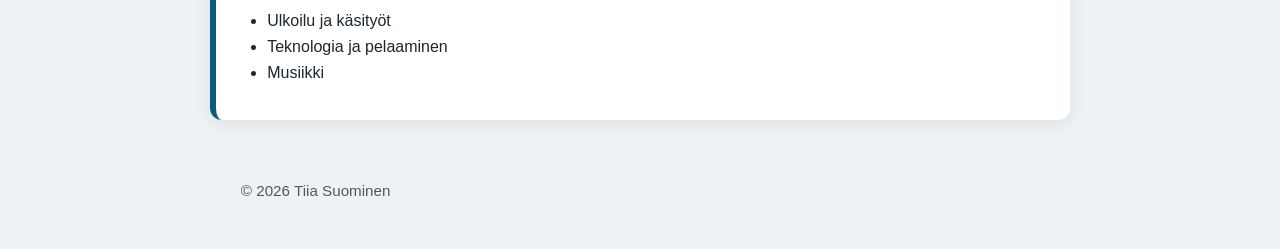
==== commit 4bbe31c0: "Update index.html Removed several job listings for cleaner presentation." ====
--- a/index.html
+++ b/index.html
@@ -57,24 +57,12 @@
           <p>Työskentelen kokoonpanossa, jossa kokoan pääasiassa kytkimiä. Työ vaatii tarkkuutta, vaiheittaista etenemistä ja tuotteen toimivuuden varmistamista.</p>
         </article>
         <article class="job">
-          <h3>Siivooja</h3>
-          <p class="meta">ISS</p>
-          <p>Vastasin toimisto- ja tehdastilojen siivouksesta pääasiassa Danfossin ja Veon kohteissa. Työhön sisältyi mm. lattioiden puhdistus, jätteiden lajittelu, saniteettitilojen huolto sekä yleinen ylläpitosiivous.</p>
-        </article>
-        <article class="job">
-          <h3>Siivooja</h3>
-          <p class="meta">Talonhenki</p>
-          <p>Vastasin kotisiivouksesta ja asiakaskohteiden puhtaanapidosta. Huolehdin siivousvälineiden ja -aineiden oikeaoppisesta käytöstä. Kohtasin asiakkaat henkilökohtaisesti ja tein työn heidän tarpeitaan kuunnellen.</p>
-        </article>
-        <article class="job">
           <h3>Meijerityöntekijä</h3>
           <p class="meta">Juustoportti</p>
-          <p>Työskentelin leipäjuuston jälkipakkaamossa. Tehtävänä oli tuotteiden pakkaus sekä koneiden käyttö ja ylläpito.</p>
         </article>
         <article class="job">
           <h3>Siivooja</h3>
           <p class="meta">Kaskisten kaupunki</p>
-          <p>Vastasin koulun, terveyskeskuksen ja urheiluhallin puhtaanapidosta. Suoritin siivoustyöt tehokkaasti ja huolellisesti aikataulujen mukaisesti. Opin työskentelemään itsenäisesti ja kehittämään ajanhallintataitojani.</p>
         </article>
       </div>
     </section>
--- a/css/style.css
+++ b/css/style.css
@@ -1,12 +1,17 @@
 :root {
-  --bg: #f4f6f7;
+  --bg: #eef2f4;
   --surface: #ffffff;
   --ink: #1c2730;
   --muted: #4a5a66;
   --accent: #0b5c7a;
+  --accent-dark: #083f55;
+  --tint: #e3f0f5;
   --line: #d5dde2;
+  --shadow: 0 4px 16px rgba(28, 39, 48, .08);
 }
 * { box-sizing: border-box; }
+html { scroll-behavior: smooth; scroll-padding-top: 4.5rem; }
+@media (prefers-reduced-motion: reduce) { html { scroll-behavior: auto; } }
 body {
   margin: 0;
   font-family: "Segoe UI", Roboto, Helvetica, Arial, sans-serif;
@@ -16,35 +21,82 @@
 }
 a { color: var(--accent); }
 a:focus-visible { outline: 3px solid var(--accent); outline-offset: 2px; }
-.wrap { max-width: 860px; margin: 0 auto; padding: 0 1.25rem; }
+.wrap { max-width: 900px; margin: 0 auto; padding: 0 1.25rem; }
 
-header { background: var(--ink); color: #fff; padding: 3rem 0; }
-header .wrap { display: flex; align-items: center; gap: 2rem; }
-header img { width: 160px; height: 160px; border-radius: 50%; border: 4px solid #fff; flex-shrink: 0; background: #fff; object-fit: cover; }
-h1 { margin: 0 0 .4rem; font-size: 2.4rem; line-height: 1.15; }
-.lead { margin: 0; font-size: 1.15rem; color: #e3ebf0; }
+/* Yläosa */
+header {
+  background: linear-gradient(135deg, #1c2730 0%, #0b5c7a 100%);
+  color: #fff;
+  padding: 4rem 0 3.5rem;
+}
+header .wrap { display: flex; align-items: center; gap: 2.5rem; }
+header img {
+  width: 180px; height: 180px; border-radius: 50%; flex-shrink: 0;
+  border: 5px solid #fff; background: #fff; object-fit: cover;
+  box-shadow: 0 0 0 8px rgba(255, 255, 255, .2);
+}
+h1 { margin: 0 0 .4rem; font-size: 2.8rem; line-height: 1.1; letter-spacing: -.5px; }
+.lead {
+  display: inline-block; margin: 0; padding: .3rem 1rem;
+  font-size: 1.1rem; color: #fff;
+  background: rgba(255, 255, 255, .18); border-radius: 999px;
+}
 
-nav { background: var(--surface); border-bottom: 1px solid var(--line); }
-nav ul { list-style: none; margin: 0; padding: .8rem 1.25rem; display: flex; flex-wrap: wrap; gap: 1.25rem; max-width: 860px; margin: 0 auto; }
-nav a { text-decoration: none; font-weight: 600; }
-nav a:hover { text-decoration: underline; }
+/* Valikko */
+nav {
+  position: sticky; top: 0; z-index: 10;
+  background: rgba(255, 255, 255, .95);
+  border-bottom: 1px solid var(--line);
+  box-shadow: var(--shadow);
+}
+nav ul {
+  list-style: none; margin: 0 auto; padding: .7rem 1.25rem;
+  display: flex; flex-wrap: wrap; gap: .5rem 1.5rem; max-width: 900px;
+}
+nav a { text-decoration: none; font-weight: 600; color: var(--ink); padding: .25rem 0; border-bottom: 3px solid transparent; }
+nav a:hover { color: var(--accent); border-bottom-color: var(--accent); }
 
-main { padding: 1rem 0 2rem; }
-section { background: var(--surface); border: 1px solid var(--line); border-radius: 8px; padding: 1.5rem 1.75rem; margin: 1.5rem 0; }
-h2 { margin-top: 0; color: var(--accent); font-size: 1.6rem; }
-h3 { margin: 1.2rem 0 .3rem; font-size: 1.1rem; }
-section h2 + h3 { margin-top: 0; }
-p { margin: .5rem 0; max-width: 70ch; }
-.meta { color: var(--muted); font-size: .95rem; margin: 0; }
+/* Sisältö */
+main { padding: .5rem 0 2rem; }
+section {
+  background: var(--surface);
+  border-radius: 12px;
+  border-left: 6px solid var(--accent);
+  box-shadow: var(--shadow);
+  padding: 1.75rem 2rem;
+  margin: 1.75rem 0;
+}
+h2 { margin: 0 0 1rem; color: var(--accent-dark); font-size: 1.7rem; }
+h3 { margin: 0; font-size: 1.1rem; }
+p { margin: .4rem 0; max-width: 70ch; }
+.meta { color: var(--muted); font-weight: 600; margin: 0 0 .2rem; }
 
-.skills { display: grid; grid-template-columns: repeat(auto-fit, minmax(230px, 1fr)); gap: 1rem 2rem; }
-.skills h3 { margin-top: 0; }
+/* Osaaminen */
+.chips { list-style: none; margin: .7rem 0 0; padding: 0; display: flex; flex-wrap: wrap; gap: .5rem; }
+.chips li {
+  background: var(--tint); color: var(--accent-dark);
+  padding: .3rem .9rem; border-radius: 999px; font-weight: 600; font-size: .95rem;
+}
 ul.plain { margin: .3rem 0; padding-left: 1.2rem; }
+
+/* Aikajana */
+.timeline { border-left: 2px solid var(--line); margin-left: .5rem; padding-left: 1.5rem; }
+.job { position: relative; padding-bottom: 1.5rem; }
+.job:last-child { padding-bottom: 0; }
+.job::before {
+  content: ""; position: absolute; left: calc(-1.5rem - 7px); top: .35rem;
+  width: 12px; height: 12px; border-radius: 50%;
+  background: var(--accent); border: 2px solid var(--surface);
+  box-shadow: 0 0 0 2px var(--accent);
+}
 
 footer { text-align: center; color: var(--muted); padding: 1.5rem 1.25rem 2.5rem; font-size: .95rem; }
 
 @media (max-width: 640px) {
-  header .wrap { flex-direction: column; text-align: center; }
-  h1 { font-size: 1.9rem; }
+  header { padding: 2.5rem 0; }
+  header .wrap { flex-direction: column; text-align: center; gap: 1.5rem; }
+  header img { width: 150px; height: 150px; }
+  h1 { font-size: 2.1rem; }
   section { padding: 1.25rem; }
+  nav ul { justify-content: center; }
 }
